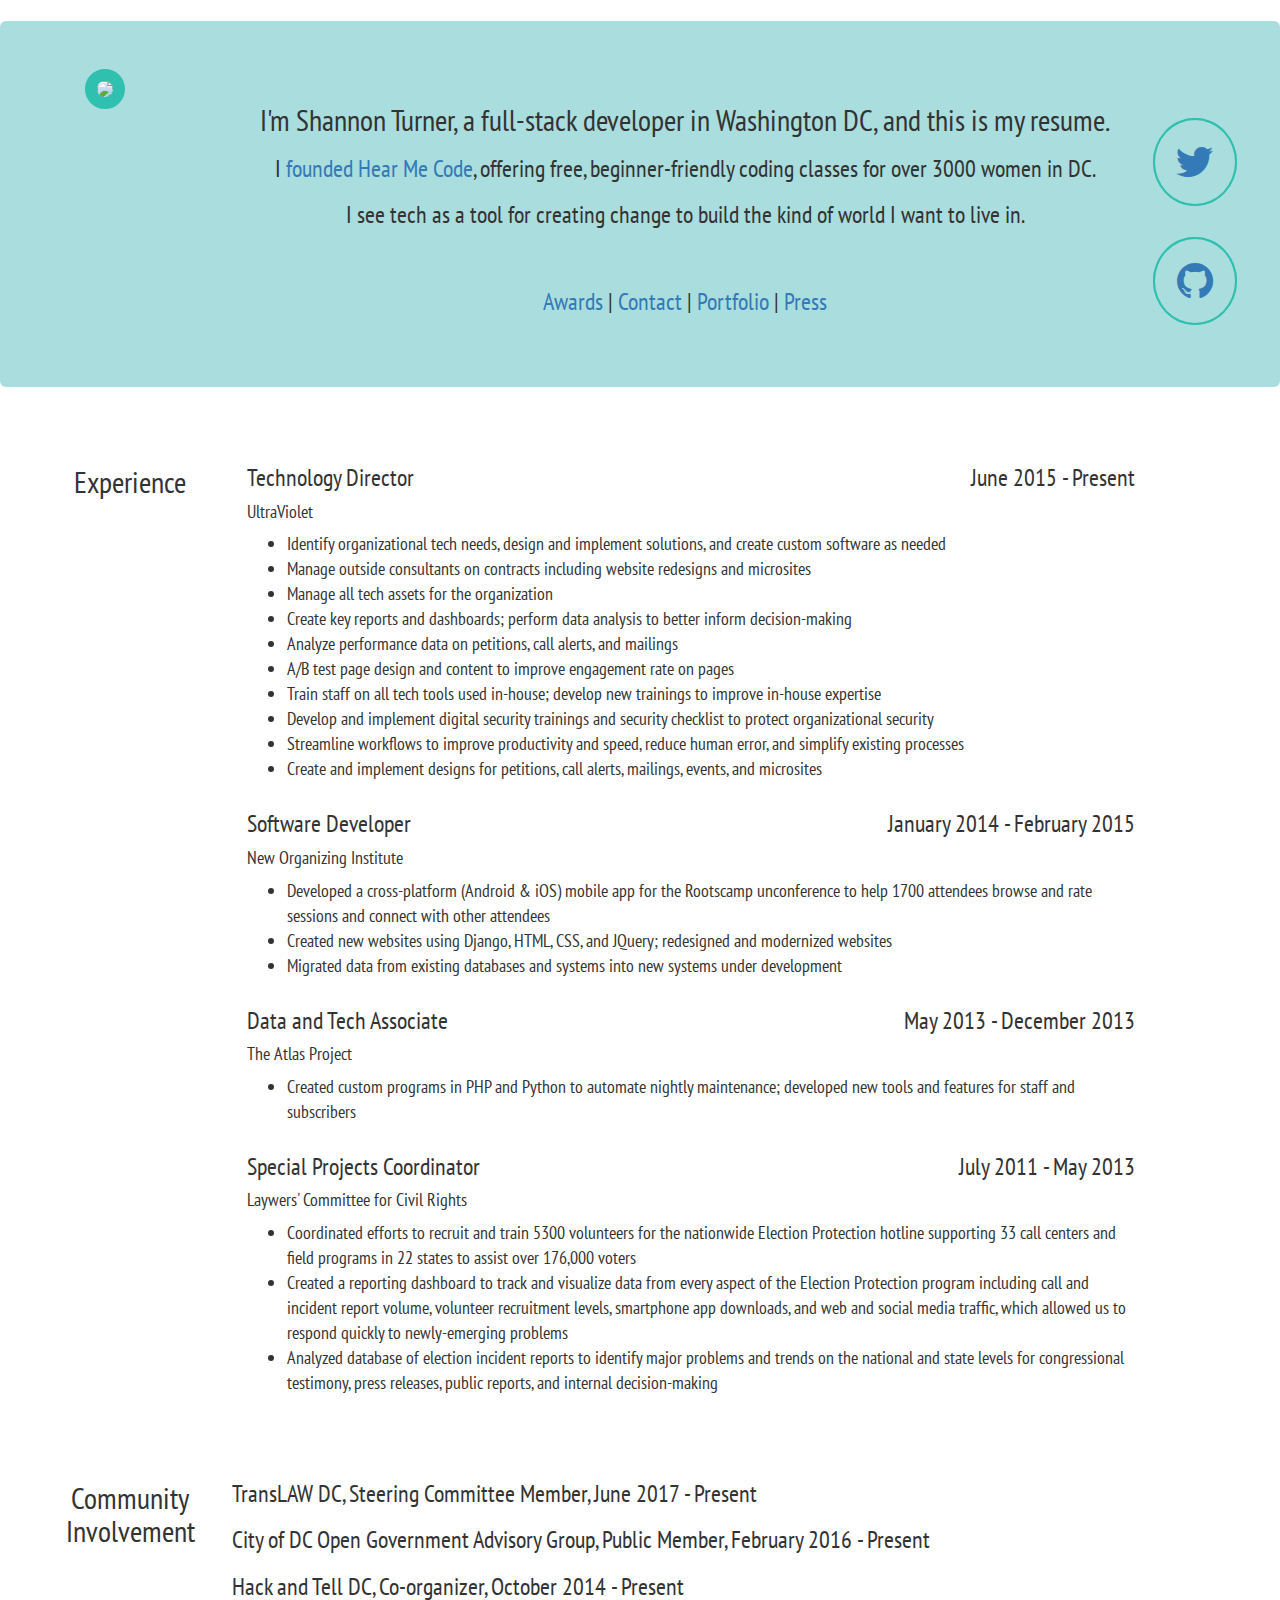
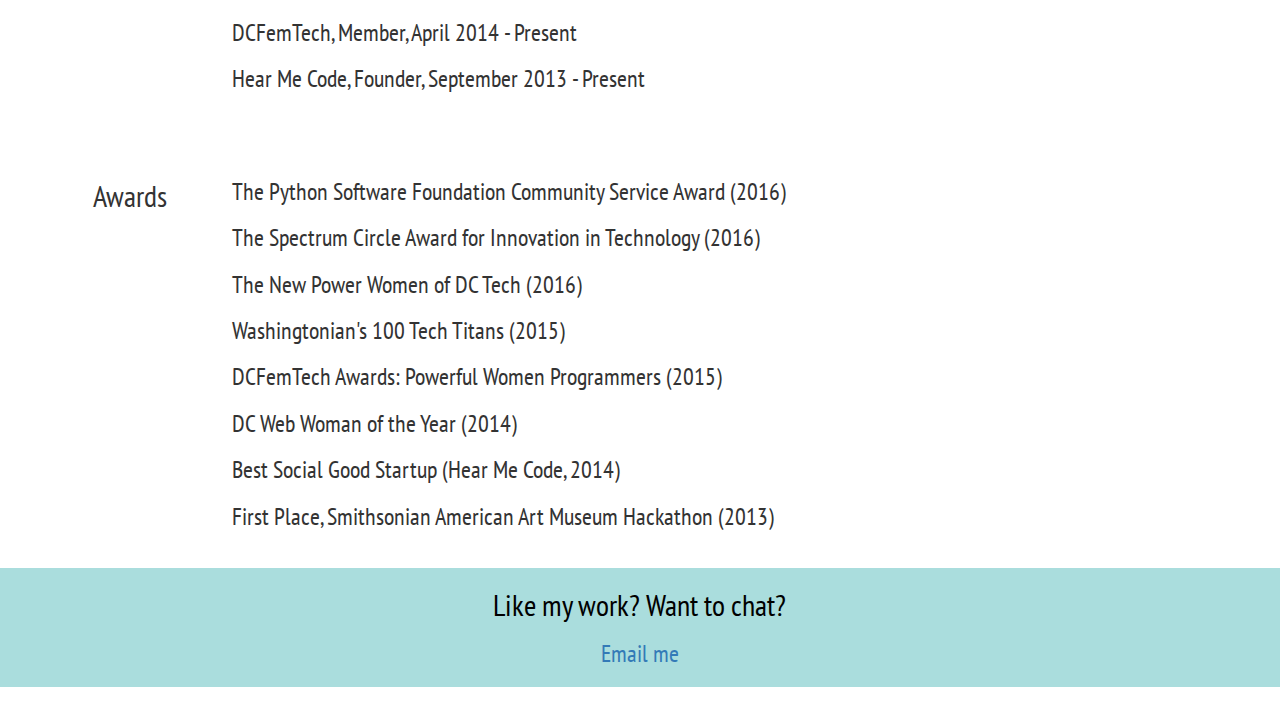
==== resume/index.html @ 105dbca9 "Added resume page, updated HMC to reflect 3000 members" ====
<!DOCTYPE html>

<html lang="en">
  <head>

    <title>shannonvturner.com</title>
    
    <meta charset="utf-8">
    <meta http-equiv="X-UA-Compatible" content="IE=edge">
    <meta name="viewport" content="width=device-width, initial-scale=1">
    <meta name="description" content="I'm Shannon Turner, a full-stack developer in Washington DC, and this is my portfolio. I founded Hear Me Code, offering free, beginner-friendly coding classes for over 3000 women in DC. I see tech as a tool for creating change to build the kind of world I want to live in.">

    <!-- Facebook -->
    <meta property="og:title" content="Shannon Turner's portfolio">
    <meta property="og:site_name" content="shannonvturner.com">
    <meta property="og:url" content="https://shannonvturner.com">
    <meta property="og:description" content="I'm Shannon Turner, a full-stack developer in Washington DC, and this is my portfolio. I founded Hear Me Code, offering free, beginner-friendly coding classes for over 3000 women in DC. I see tech as a tool for creating change to build the kind of world I want to live in.">
    <meta property="og:image" content="https://shannonvturner.com/images/hearmecode.jpg">
    <meta property="og:type" content="website">

    <!-- Twitter card -->
    <meta name="twitter:card" content="summary_large_image">
    <meta name="twitter:site" content="@svthmc">
    <meta name="twitter:creator" content="@svthmc">
    <meta name="twitter:title" content="Shannon Turner's portfolio">
    <meta name="twitter:description" content="I'm Shannon Turner, a full-stack developer in Washington DC, and this is my portfolio. I founded Hear Me Code, offering free, beginner-friendly coding classes for over 3000 women in DC. I see tech as a tool for creating change to build the kind of world I want to live in.">
    <meta name="twitter:image:src" content="https://shannonvturner.com/images/hearmecode.jpg">
    <meta name="twitter:url" content="https://shannonvturner.com">

    <link rel="icon" href="https://shannonvturner.com/favicon.ico">

    <!-- Bootstrap -->
    <link rel="stylesheet" href="https://maxcdn.bootstrapcdn.com/bootstrap/3.3.2/css/bootstrap.min.css">

    <!-- HTML5 Shim and Respond.js IE8 support of HTML5 elements and media queries -->
    <!-- WARNING: Respond.js doesn't work if you view the page via file:// -->
    <!--[if lt IE 9]>
      <script src="https://oss.maxcdn.com/libs/html5shiv/3.7.0/html5shiv.js"></script>
      <script src="https://oss.maxcdn.com/libs/respond.js/1.4.2/respond.min.js"></script>
    <![endif]-->

    <link href="https://maxcdn.bootstrapcdn.com/font-awesome/4.2.0/css/font-awesome.min.css" rel="stylesheet">
    <link href='https://fonts.googleapis.com/css?family=PT+Sans+Narrow' rel='stylesheet' type='text/css'>
    <link href="../css/shannonvturner.css" rel="stylesheet" type="text/css">

    <script>
      (function(i,s,o,g,r,a,m){i['GoogleAnalyticsObject']=r;i[r]=i[r]||function(){
      (i[r].q=i[r].q||[]).push(arguments)},i[r].l=1*new Date();a=s.createElement(o),
      m=s.getElementsByTagName(o)[0];a.async=1;a.src=g;m.parentNode.insertBefore(a,m)
      })(window,document,'script','//www.google-analytics.com/analytics.js','ga');

      ga('create', 'UA-49936574-1', 'shannonvturner.com');
      ga('send', 'pageview');
    </script>

  </head>

<body>

<a name="top"></a>

<div class="container-fluid">

  <div class="jumbotron teal-jumbo row header-row">

    <div class="col-lg-2 text-center" id="headshot">
      <img src="https://shannonvturner.com/images/ShannonTurner_md.png" class="img-circle img-circleborder headshot">
    </div>

    <div class="col-lg-9 text-center" id="bio">
      <h2>I'm Shannon Turner, a full-stack developer in Washington DC, and this is my resume.</h2>
        <h3>I <a href="https://hearmecode.com/about/" target="_blank">founded Hear Me Code</a>, offering free, beginner-friendly coding classes for over 3000 women in DC.</h3>
        <h3>I see tech as a tool for creating change to build the kind of world I want to live in.</h3>
        <h3 class="links-row"><a href="../#awards">Awards</a> | <a href="../#contact">Contact</a> | <a href="/">Portfolio</a> | <a href="../#press">Press</a></h3>
    </div>

    <div class="hidden-xs hidden-sm hidden-md col-lg-1 text-center" id="social-links">
        <div class="social-row">
          <span class="fa-stack fa-lg fa-3x">
            <a href="https://twitter.com/svthmc" target="_blank">
              <i class="fa fa-circle fa-stack-2x social-link"></i>
              <i class="fa fa-twitter fa-stack-1x teal-social social-link"></i>
            </a>
          </span>
        </div>
        <div class="social-row">
          <span class="fa-stack fa-lg fa-3x">
            <a href="https://github.com/shannonturner" target="_blank">
              <i class="fa fa-circle fa-stack-2x social-link"></i>
              <i class="fa fa-github fa-stack-1x teal-social social-link"></i>
            </a>
          </span>
        </div>
    </div>

  </div>

</div> <!-- / .container-fluid -->

<div class="container-fluid">
  <div class="row projects-row text-center">

    <div class="col-lg-2 heading">
      <h2>Experience</h2>
    </div>

    <div class="col-lg-9">
      <div class="row">

        <div class="col-lg-4 text-left">
          <h3>Technology Director</h3>
          <h4>UltraViolet</h4>
        </div>

        <div class="col-lg-4"> </div>

        <div class="col-lg-4 text-right">
          <h3>June 2015 - Present</h3>
        </div>

        <div class="col-lg-12 text-left">
          <ul class="resume-items">
          <li>Identify organizational tech needs, design and implement solutions, and create custom software as needed</li>
          <li>Manage outside consultants on contracts including website redesigns and microsites</li>
          <li>Manage all tech assets for the organization</li>
          <li>Create key reports and dashboards; perform data analysis to better inform decision-making</li>
          <li>Analyze performance data on petitions, call alerts, and mailings</li>
          <li>A/B test page design and content to improve engagement rate on pages</li>
          <li>Train staff on all tech tools used in-house; develop new trainings to improve in-house expertise</li>
          <li>Develop and implement digital security trainings and security checklist to protect organizational security</li>
          <li>Streamline workflows to improve productivity and speed, reduce human error, and simplify existing processes</li>
          <li>Create and implement designs for petitions, call alerts, mailings, events, and microsites</li>
          </ul>
        </div>

      </div> <!-- /div.row -->

      <div class="row">

        <div class="col-lg-4 text-left">
          <h3>Software Developer</h3>
          <h4>New Organizing Institute</h4>
        </div>

        <div class="col-lg-4"> </div>

        <div class="col-lg-4 text-right">
          <h3>January 2014 - February 2015</h3>
        </div>

        <div class="col-lg-12 text-left">
          <ul class="resume-items">
          <li>Developed a cross-platform (Android &amp; iOS) mobile app for the Rootscamp unconference to help 1700 attendees browse and rate sessions and connect with other attendees</li>
          <li>Created new websites using Django, HTML, CSS, and JQuery; redesigned and modernized websites</li>
          <li>Migrated data from existing databases and systems into new systems under development</li>
          </ul>
        </div>

      </div> <!-- /div.row -->

      <div class="row">

        <div class="col-lg-4 text-left">
          <h3>Data and Tech Associate</h3>
          <h4>The Atlas Project</h4>
        </div>

        <div class="col-lg-4"> </div>

        <div class="col-lg-4 text-right">
          <h3>May 2013 - December 2013</h3>
        </div>

        <div class="col-lg-12 text-left">
          <ul class="resume-items">
          <li>Created custom programs in PHP and Python to automate nightly maintenance; developed new tools and features for staff and subscribers</li>
          </ul>
        </div>

      </div> <!-- /div.row -->

      <div class="row">

        <div class="col-lg-4 text-left">
          <h3>Special Projects Coordinator</h3>
          <h4>Laywers' Committee for Civil Rights</h4>
        </div>

        <div class="col-lg-4"> </div>

        <div class="col-lg-4 text-right">
          <h3>July 2011 - May 2013</h3>
        </div>

        <div class="col-lg-12 text-left">
          <ul class="resume-items">
          <li>Coordinated efforts to recruit and train 5300 volunteers for the nationwide Election Protection hotline supporting 33 call centers and field programs in 22 states to assist over 176,000 voters</li>
          <li>Created a reporting dashboard to track and visualize data from every aspect of the Election Protection program including call and incident report volume, volunteer recruitment levels, smartphone app downloads, and web and social media traffic, which allowed us to respond quickly to newly-emerging problems</li>
          <li>Analyzed database of election incident reports to identify major problems and trends on the national and state levels for congressional testimony, press releases, public reports, and internal decision-making</li>
          </ul>
        </div>

      </div> <!-- /div.row -->

    </div> <!-- /.col-lg-9 -->

    <div class="col-lg-1"> </div>

  </div> <!-- / .row .projects-row -->

  <div class="row projects-row text-center">

    <div class="col-lg-2 heading">
      <h2>Community Involvement</h2>
    </div>

    <div class="col-lg-10">
      <div class="row text-left">

        <h3>TransLAW DC, Steering Committee Member, June 2017 - Present</h3>
        <h3>City of DC Open Government Advisory Group, Public Member, February 2016 - Present</h>
        <h3>Hack and Tell DC, Co-organizer, October 2014 - Present</h3>
        <h3>DCFemTech, Member, April 2014 - Present</h3>
        <h3>Hear Me Code, Founder, September 2013 - Present</h3>

      </div> <!-- /div.row -->
    </div> <!-- /.col-lg-10 -->

  </div> <!-- / .row .projects-row -->

  <div class="row projects-row text-center">

    <div class="col-lg-2 heading">
      <h2>Awards</h2>
    </div>

    <div class="col-lg-10">
      <div class="row text-left">

        <h3>The Python Software Foundation Community Service Award (2016)</h3>
        <h3>The Spectrum Circle Award for Innovation in Technology (2016)</h3>
        <h3>The New Power Women of DC Tech (2016)</h3>
        <h3>Washingtonian's 100 Tech Titans (2015)</h3>
        <h3>DCFemTech Awards: Powerful Women Programmers (2015)</h3>
        <h3>DC Web Woman of the Year (2014)</h3>
        <h3>Best Social Good Startup (Hear Me Code, 2014)</h3>
        <h3>First Place, Smithsonian American Art Museum Hackathon (2013)</h3>

      </div> <!-- /div.row -->
    </div> <!-- /.col-lg-10 -->

  </div> <!-- / .row .projects-row -->






</div> <!-- / .container-fluid -->

<div class="container-fluid row">
  <div class="row">
    <a name="contact"></a>
    <div class="col-lg-12 footer text-center">
      <div class="row" style="margin-bottom: 10px;">
        <div class="col-lg-1"> </div>
        <div class="col-lg-10">
          <h2>Like my work? Want to chat?</h2>
          <h3><a href="mailto:freelance@shannonvturner.com?subject=I%20saw%20your%20portfolio">Email me</a></h3>
          </h3>
        </div>
        <div class="col-lg-1"> </div>
      </div>
    </div><!-- / .col-lg-12 .footer .text-center -->
  </div> <!-- / .row -->
</div> <!-- / .container-fluid row -->

  <!-- jQuery (necessary for Bootstrap's JavaScript plugins) -->
  <script src="https://ajax.googleapis.com/ajax/libs/jquery/1.11.0/jquery.min.js"></script>
  <script src="https://maxcdn.bootstrapcdn.com/bootstrap/3.3.2/js/bootstrap.min.js"></script>

  </body>
</html>
---- css/shannonvturner.css ----
* {
    font-family: 'PT Sans Narrow', 'sans-serif';
}

.header-row {
    margin-top: 1.5em;
    height: 100%;
}

.projects-row {
    padding: 2em;
}

.links-row {
    margin-top: 2.5em;
}

.teal-line {
    /*border-color: #add;*/
    border-color: #30C0B0;
    width: 80%;
}

.thin {
    font-weight: 300;
}

.img-circleborder {
    border: solid 12px #30C0B0;
}

.headshot {
    max-width: 225px;
    height: auto;
    width: 100%;
}

#bio {
    padding: 1em 2em;
}

@media only screen and (min-width: 1280px) {
    #social-links {
        padding: 1em;
        right: 1.5em;
    }
}

.social-link {
    border: 2px solid #30C0B0;
    border-radius: 50%;
}

.teal-jumbo {
    background-color: #add;
    border-radius: 6px;
}

@media only screen and (max-width: 1400px) and (min-width: 1200px) {
    .teal-jumbo {
        padding-left: 0px !important;
        padding-right: 15px !important;
    }
}

.social-row {
    margin-top: 2.5em;
}

.teal-social {
    border-radius: 50%;
    background-color: #add;
}

.footer {
    background: #add;
    color: black;
    margin-bottom: 1.5em;
}

.portfolio-item a img {
    margin: auto;
}

.portfolio-item h4 {
    margin-bottom: 25px;
}

ul.resume-items li {
    font-size: 125%;
}
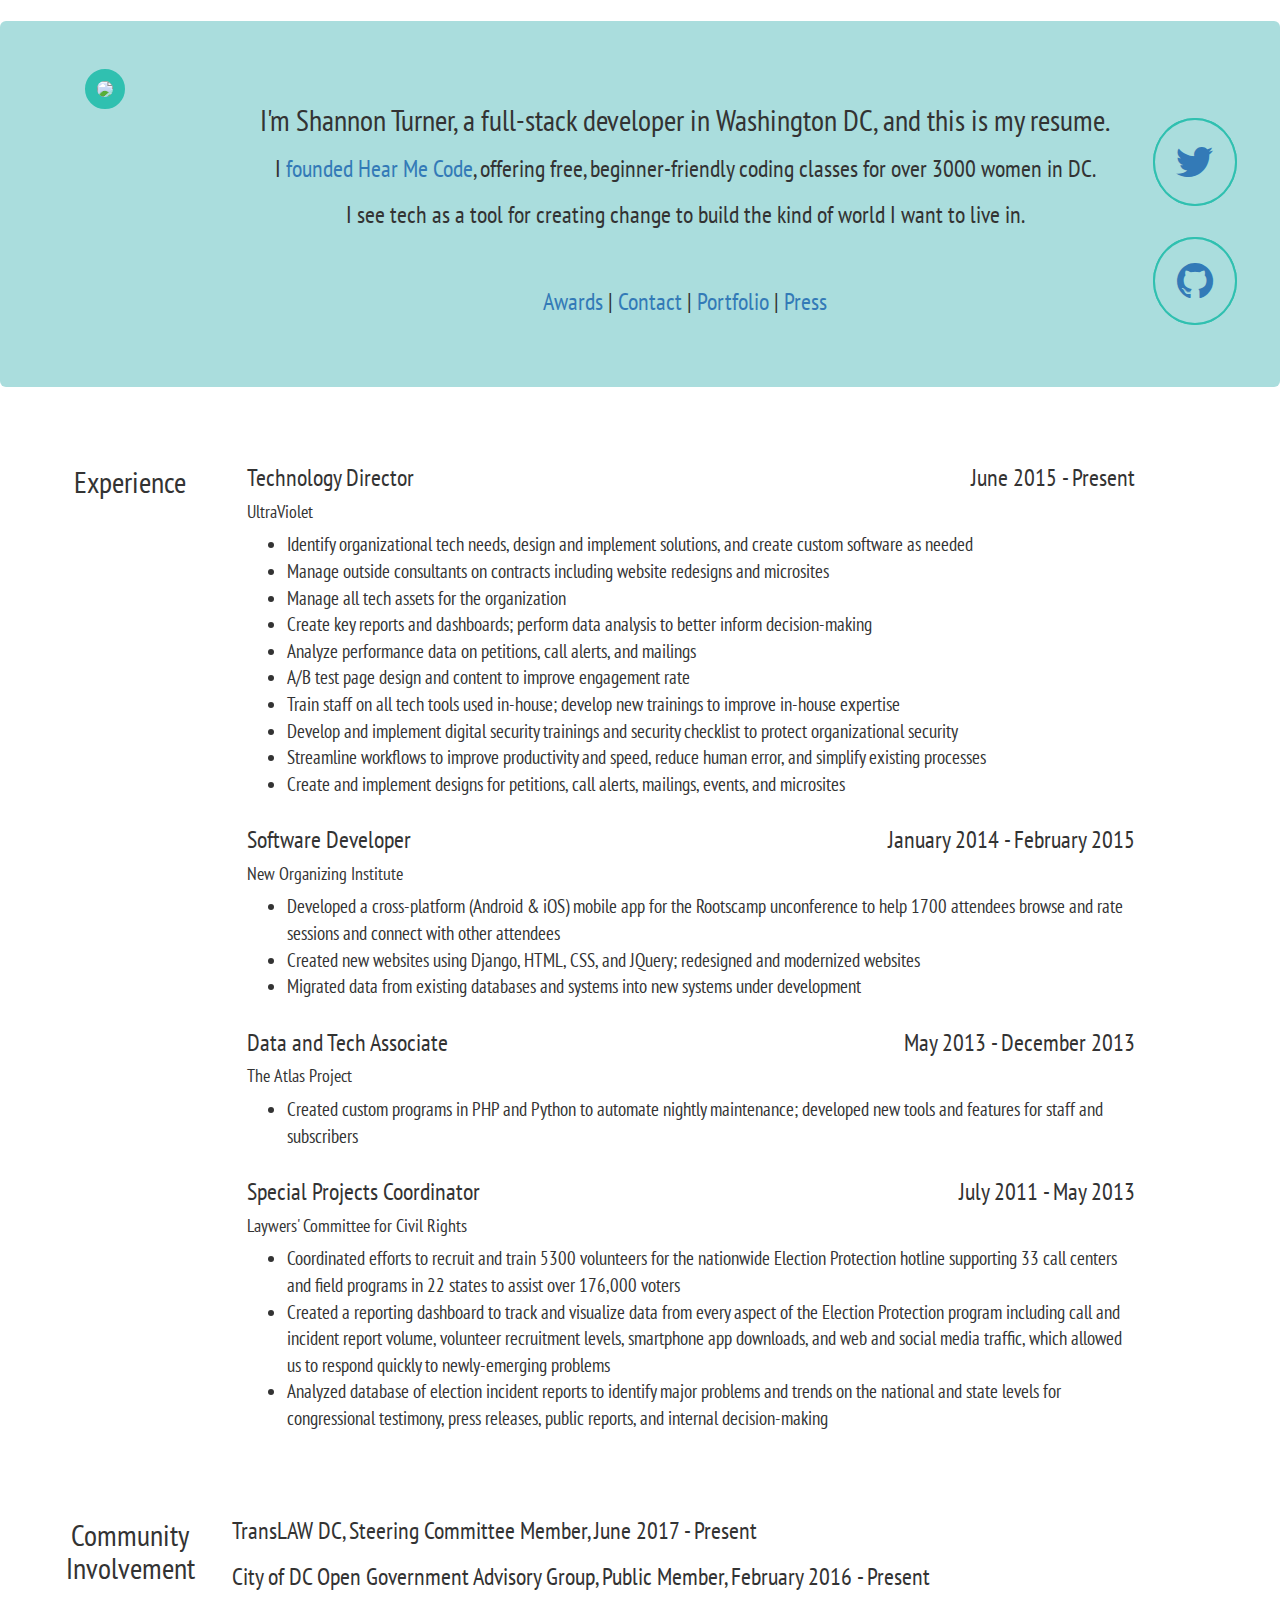
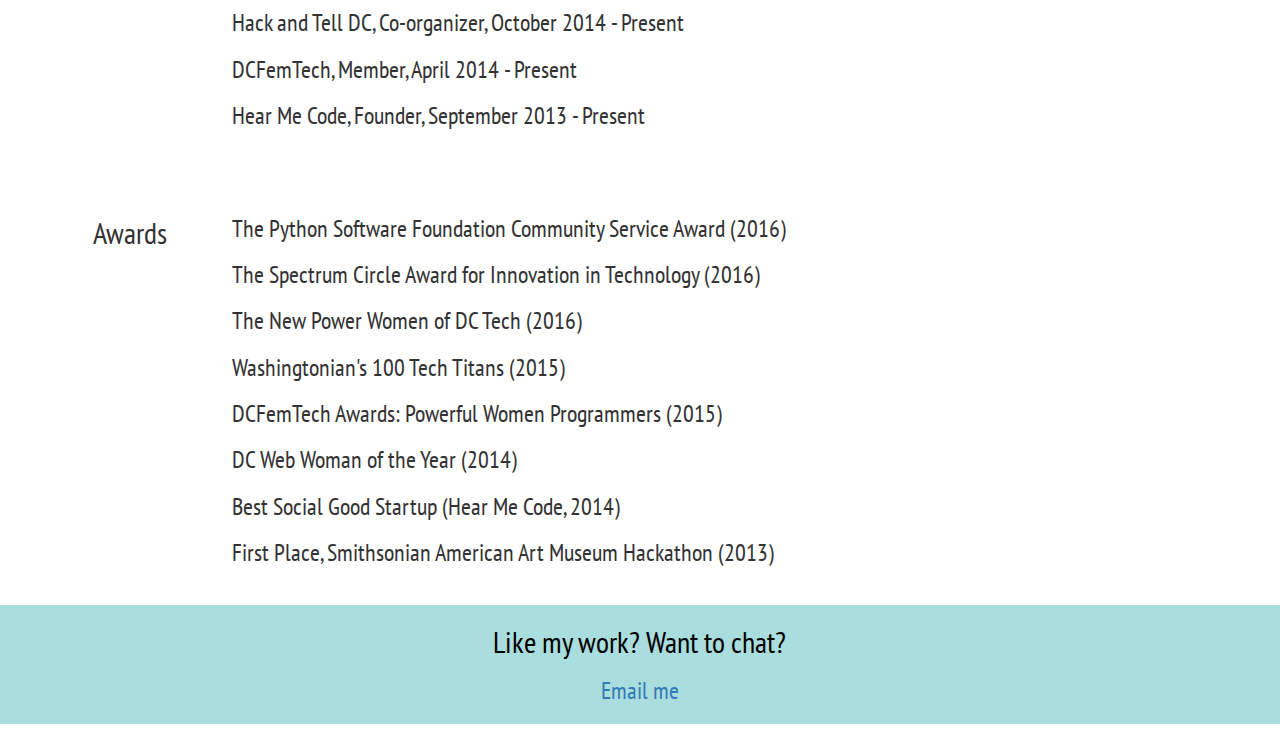
==== commit e4058d05: "Adjusted font size and edited resume" ====
--- a/resume/index.html
+++ b/resume/index.html
@@ -125,7 +125,7 @@
           <li>Manage all tech assets for the organization</li>
           <li>Create key reports and dashboards; perform data analysis to better inform decision-making</li>
           <li>Analyze performance data on petitions, call alerts, and mailings</li>
-          <li>A/B test page design and content to improve engagement rate on pages</li>
+          <li>A/B test page design and content to improve engagement rate</li>
           <li>Train staff on all tech tools used in-house; develop new trainings to improve in-house expertise</li>
           <li>Develop and implement digital security trainings and security checklist to protect organizational security</li>
           <li>Streamline workflows to improve productivity and speed, reduce human error, and simplify existing processes</li>
--- a/css/shannonvturner.css
+++ b/css/shannonvturner.css
@@ -87,5 +87,5 @@
 }
 
 ul.resume-items li {
-    font-size: 125%;
+    font-size: 133%;
 }
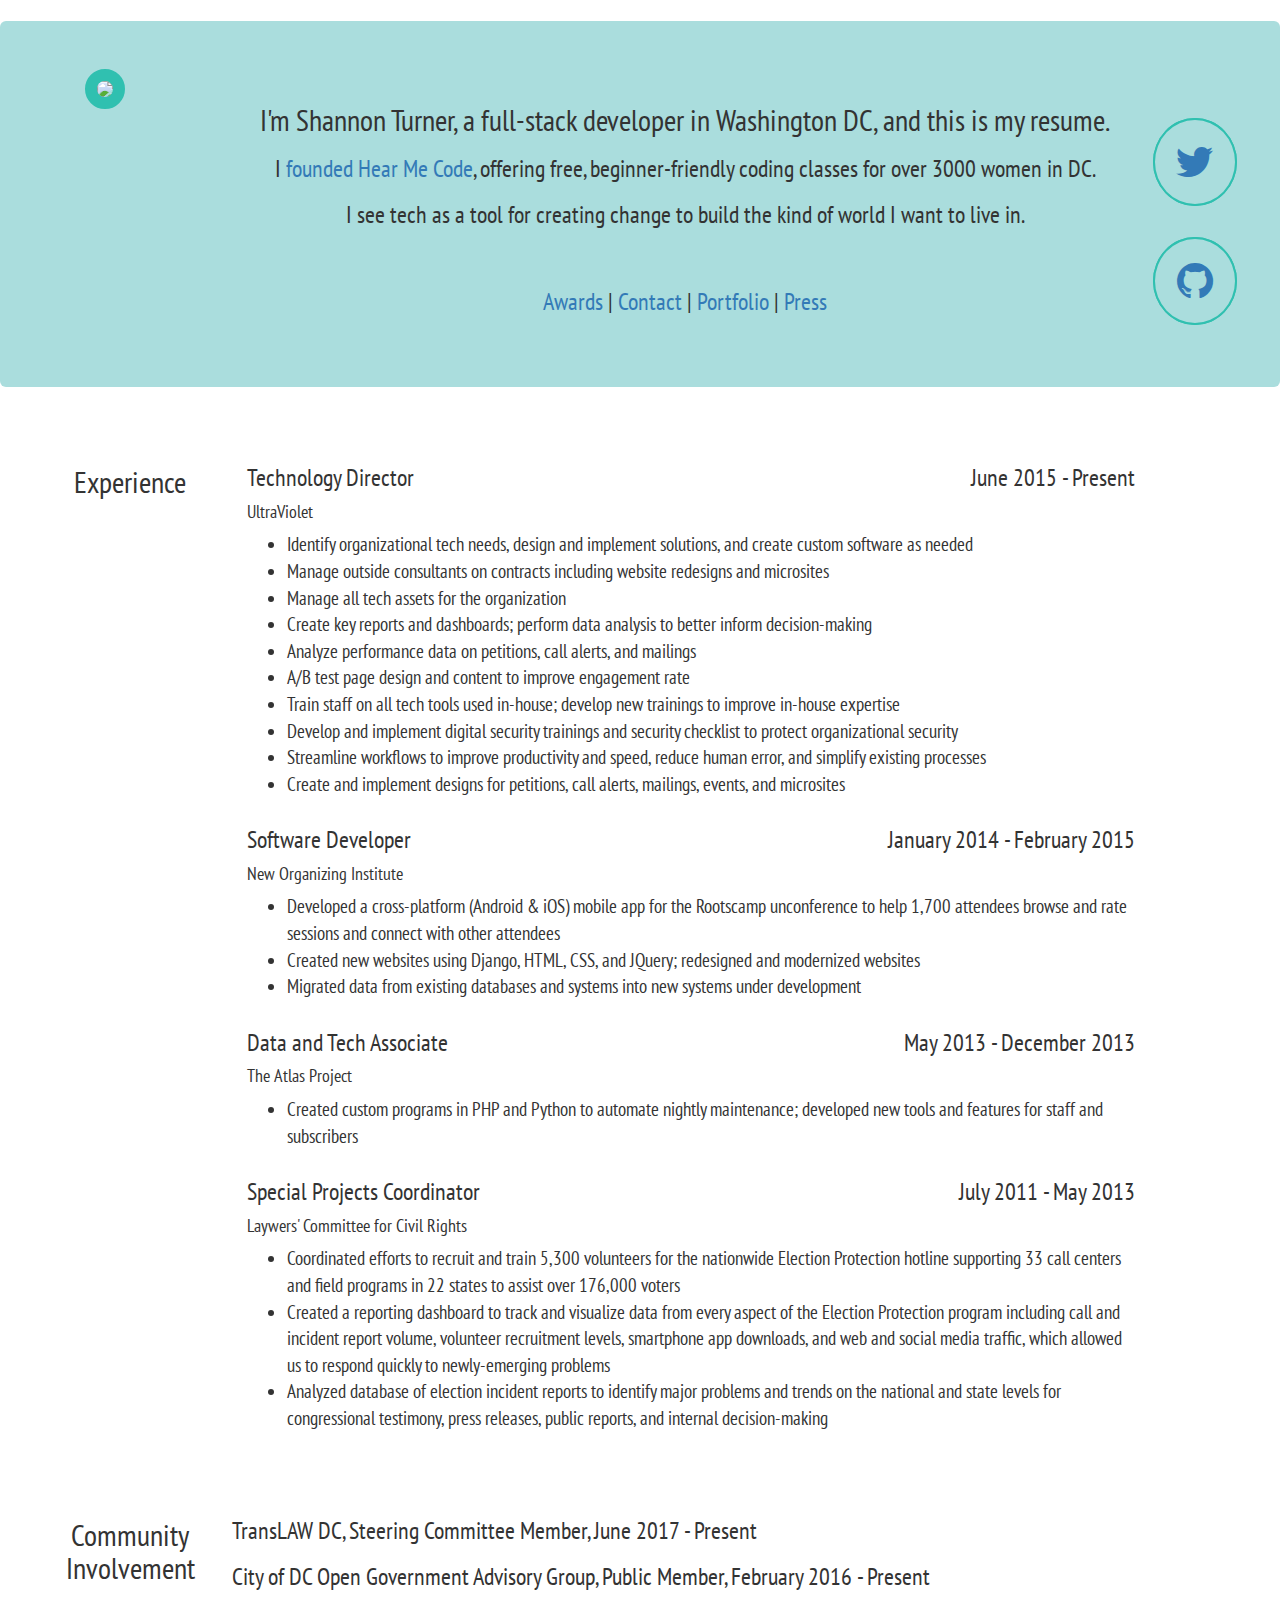
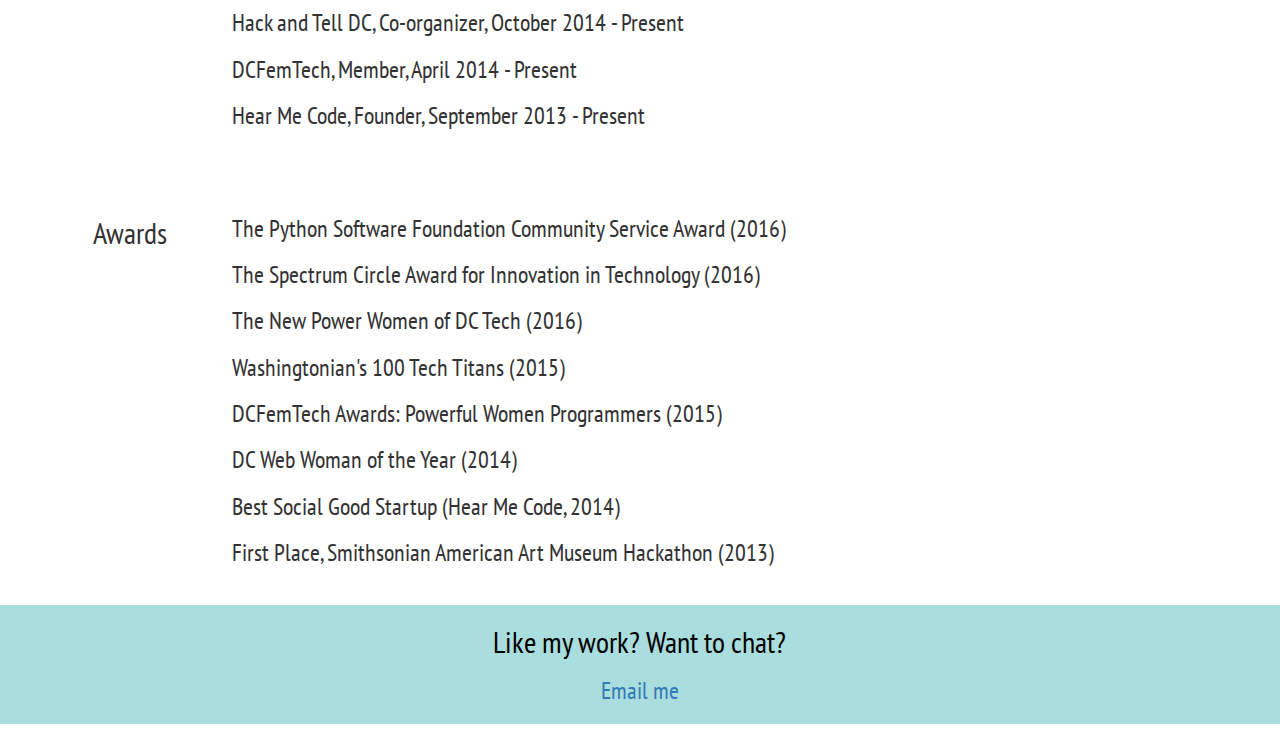
==== commit 3f0014ad: "Swapped out Art Games and replaced it with Metro Map Maker" ====
--- a/resume/index.html
+++ b/resume/index.html
@@ -64,7 +64,9 @@
   <div class="jumbotron teal-jumbo row header-row">
 
     <div class="col-lg-2 text-center" id="headshot">
-      <img src="https://shannonvturner.com/images/ShannonTurner_md.png" class="img-circle img-circleborder headshot">
+      <a href="https://shannonvturner.com/">
+        <img src="https://shannonvturner.com/images/ShannonTurner_md.png" class="img-circle img-circleborder headshot">
+      </a>
     </div>
 
     <div class="col-lg-9 text-center" id="bio">
@@ -150,7 +152,7 @@
 
         <div class="col-lg-12 text-left">
           <ul class="resume-items">
-          <li>Developed a cross-platform (Android &amp; iOS) mobile app for the Rootscamp unconference to help 1700 attendees browse and rate sessions and connect with other attendees</li>
+          <li>Developed a cross-platform (Android &amp; iOS) mobile app for the Rootscamp unconference to help 1,700 attendees browse and rate sessions and connect with other attendees</li>
           <li>Created new websites using Django, HTML, CSS, and JQuery; redesigned and modernized websites</li>
           <li>Migrated data from existing databases and systems into new systems under development</li>
           </ul>
@@ -194,7 +196,7 @@
 
         <div class="col-lg-12 text-left">
           <ul class="resume-items">
-          <li>Coordinated efforts to recruit and train 5300 volunteers for the nationwide Election Protection hotline supporting 33 call centers and field programs in 22 states to assist over 176,000 voters</li>
+          <li>Coordinated efforts to recruit and train 5,300 volunteers for the nationwide Election Protection hotline supporting 33 call centers and field programs in 22 states to assist over 176,000 voters</li>
           <li>Created a reporting dashboard to track and visualize data from every aspect of the Election Protection program including call and incident report volume, volunteer recruitment levels, smartphone app downloads, and web and social media traffic, which allowed us to respond quickly to newly-emerging problems</li>
           <li>Analyzed database of election incident reports to identify major problems and trends on the national and state levels for congressional testimony, press releases, public reports, and internal decision-making</li>
           </ul>
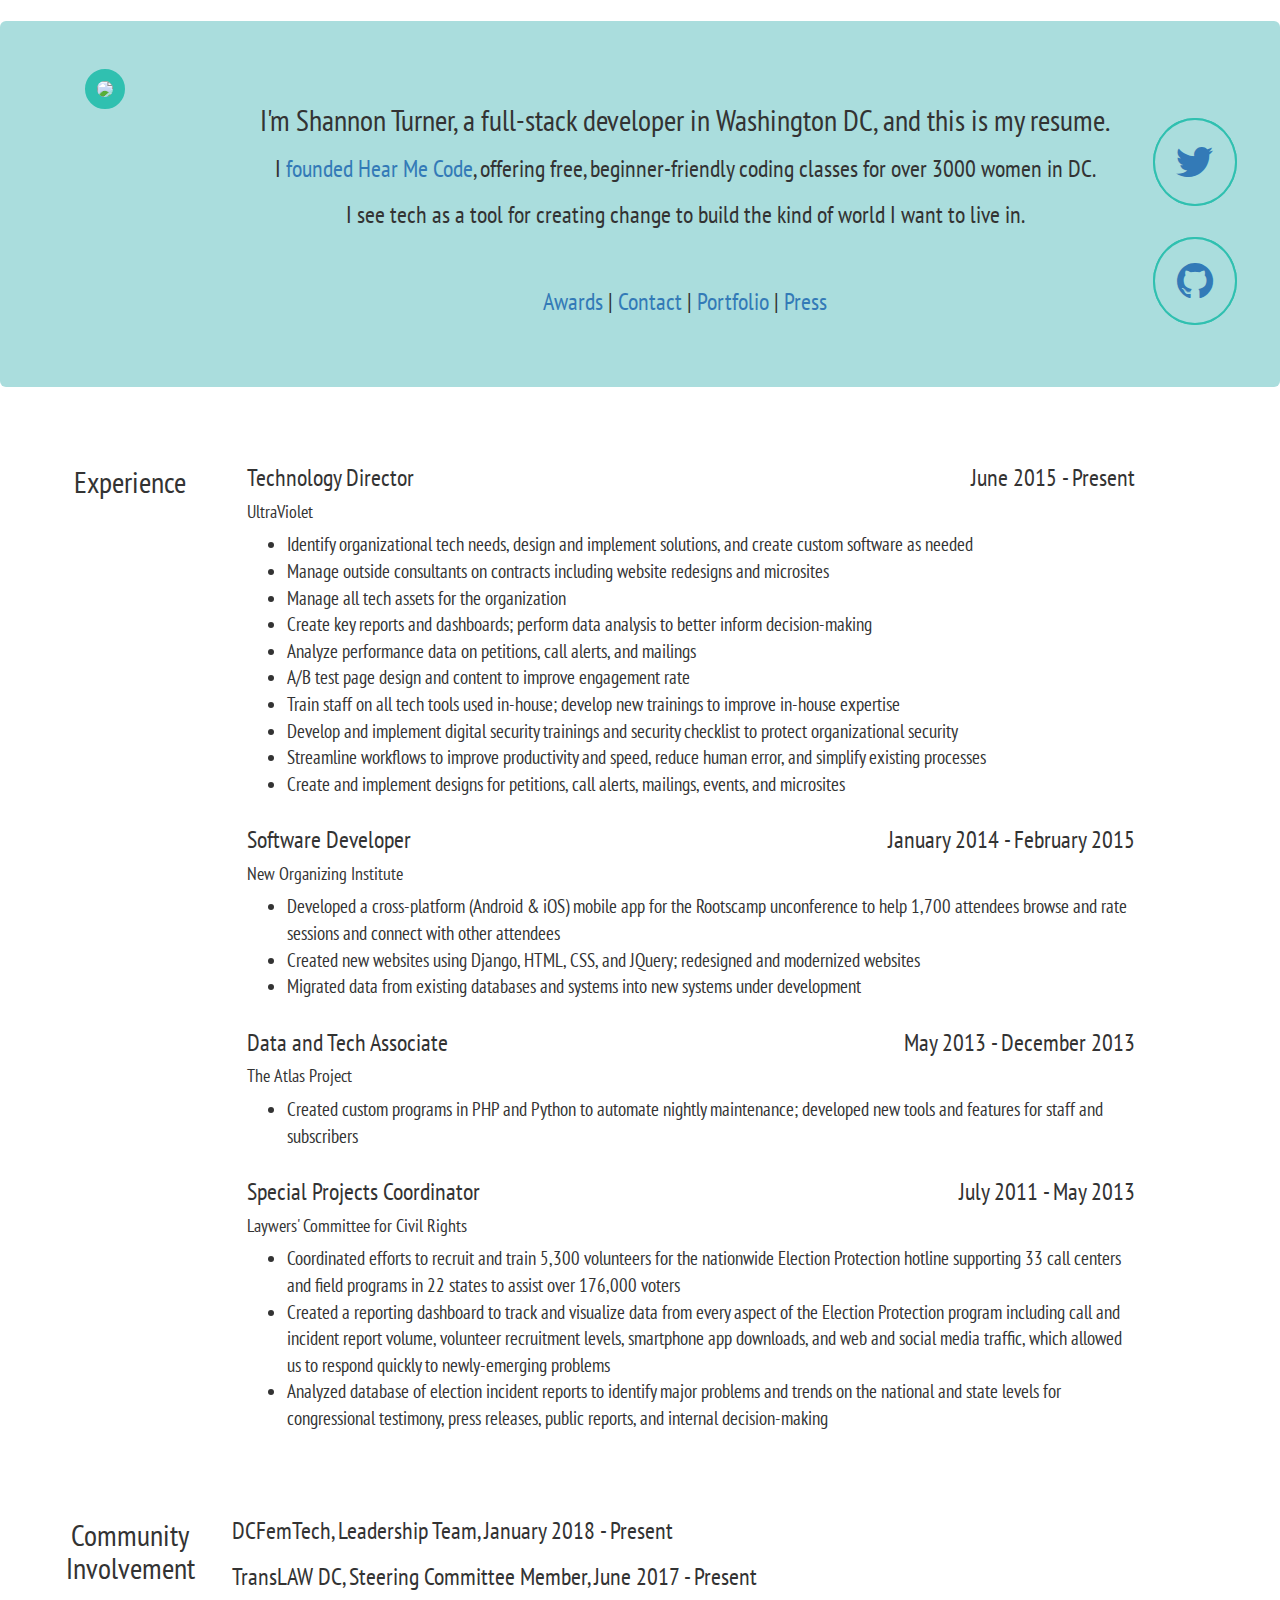
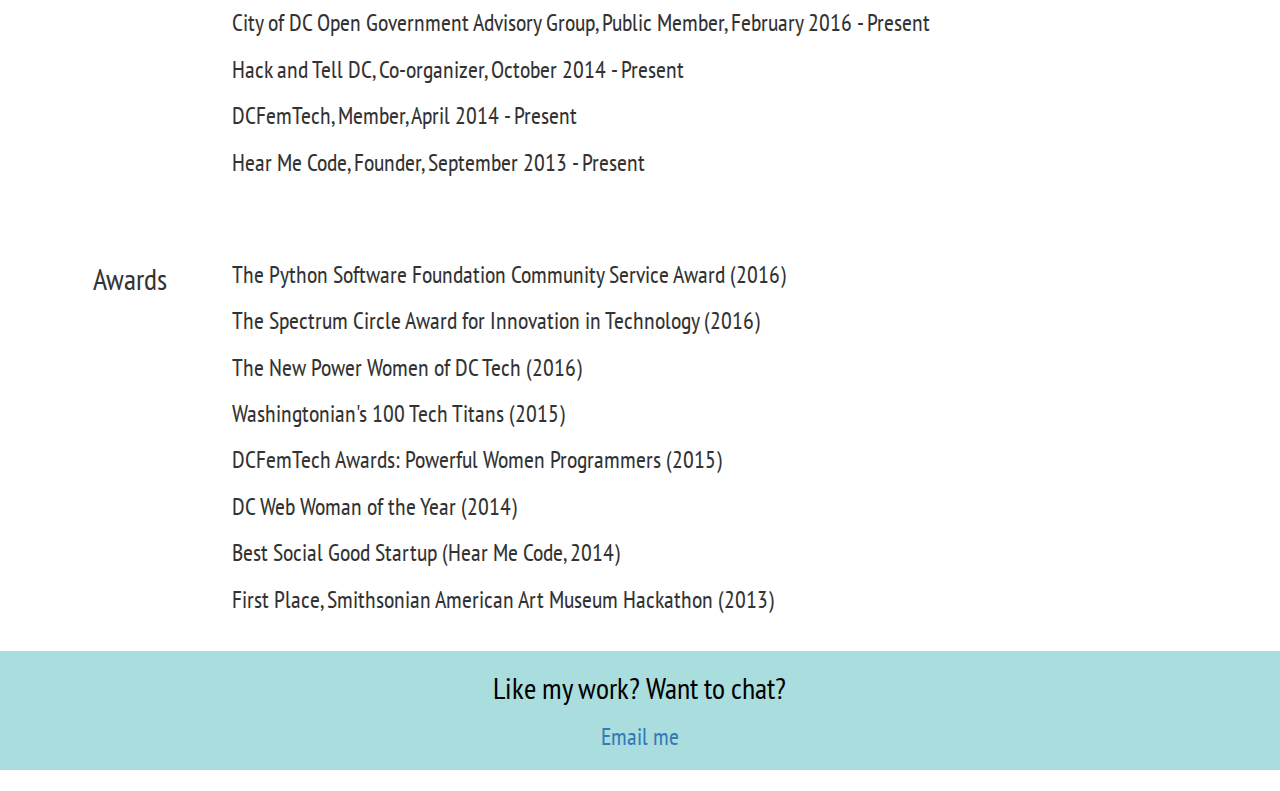
==== commit 5d379237: "Added DCFemtech leadership to resume" ====
--- a/resume/index.html
+++ b/resume/index.html
@@ -65,7 +65,7 @@
 
     <div class="col-lg-2 text-center" id="headshot">
       <a href="https://shannonvturner.com/">
-        <img src="https://shannonvturner.com/images/ShannonTurner_md.png" class="img-circle img-circleborder headshot">
+        <img src="https://shannonvturner.com/images/ShannonTurner-4c.jpg" class="img-circle img-circleborder headshot">
       </a>
     </div>
 
@@ -219,6 +219,7 @@
     <div class="col-lg-10">
       <div class="row text-left">
 
+        <h3>DCFemTech, Leadership Team, January 2018 - Present</h3>
         <h3>TransLAW DC, Steering Committee Member, June 2017 - Present</h3>
         <h3>City of DC Open Government Advisory Group, Public Member, February 2016 - Present</h>
         <h3>Hack and Tell DC, Co-organizer, October 2014 - Present</h3>
@@ -252,11 +253,6 @@
     </div> <!-- /.col-lg-10 -->
 
   </div> <!-- / .row .projects-row -->
-
-
-
-
-
 
 </div> <!-- / .container-fluid -->
 
@@ -277,9 +273,5 @@
   </div> <!-- / .row -->
 </div> <!-- / .container-fluid row -->
 
-  <!-- jQuery (necessary for Bootstrap's JavaScript plugins) -->
-  <script src="https://ajax.googleapis.com/ajax/libs/jquery/1.11.0/jquery.min.js"></script>
-  <script src="https://maxcdn.bootstrapcdn.com/bootstrap/3.3.2/js/bootstrap.min.js"></script>
-
   </body>
 </html>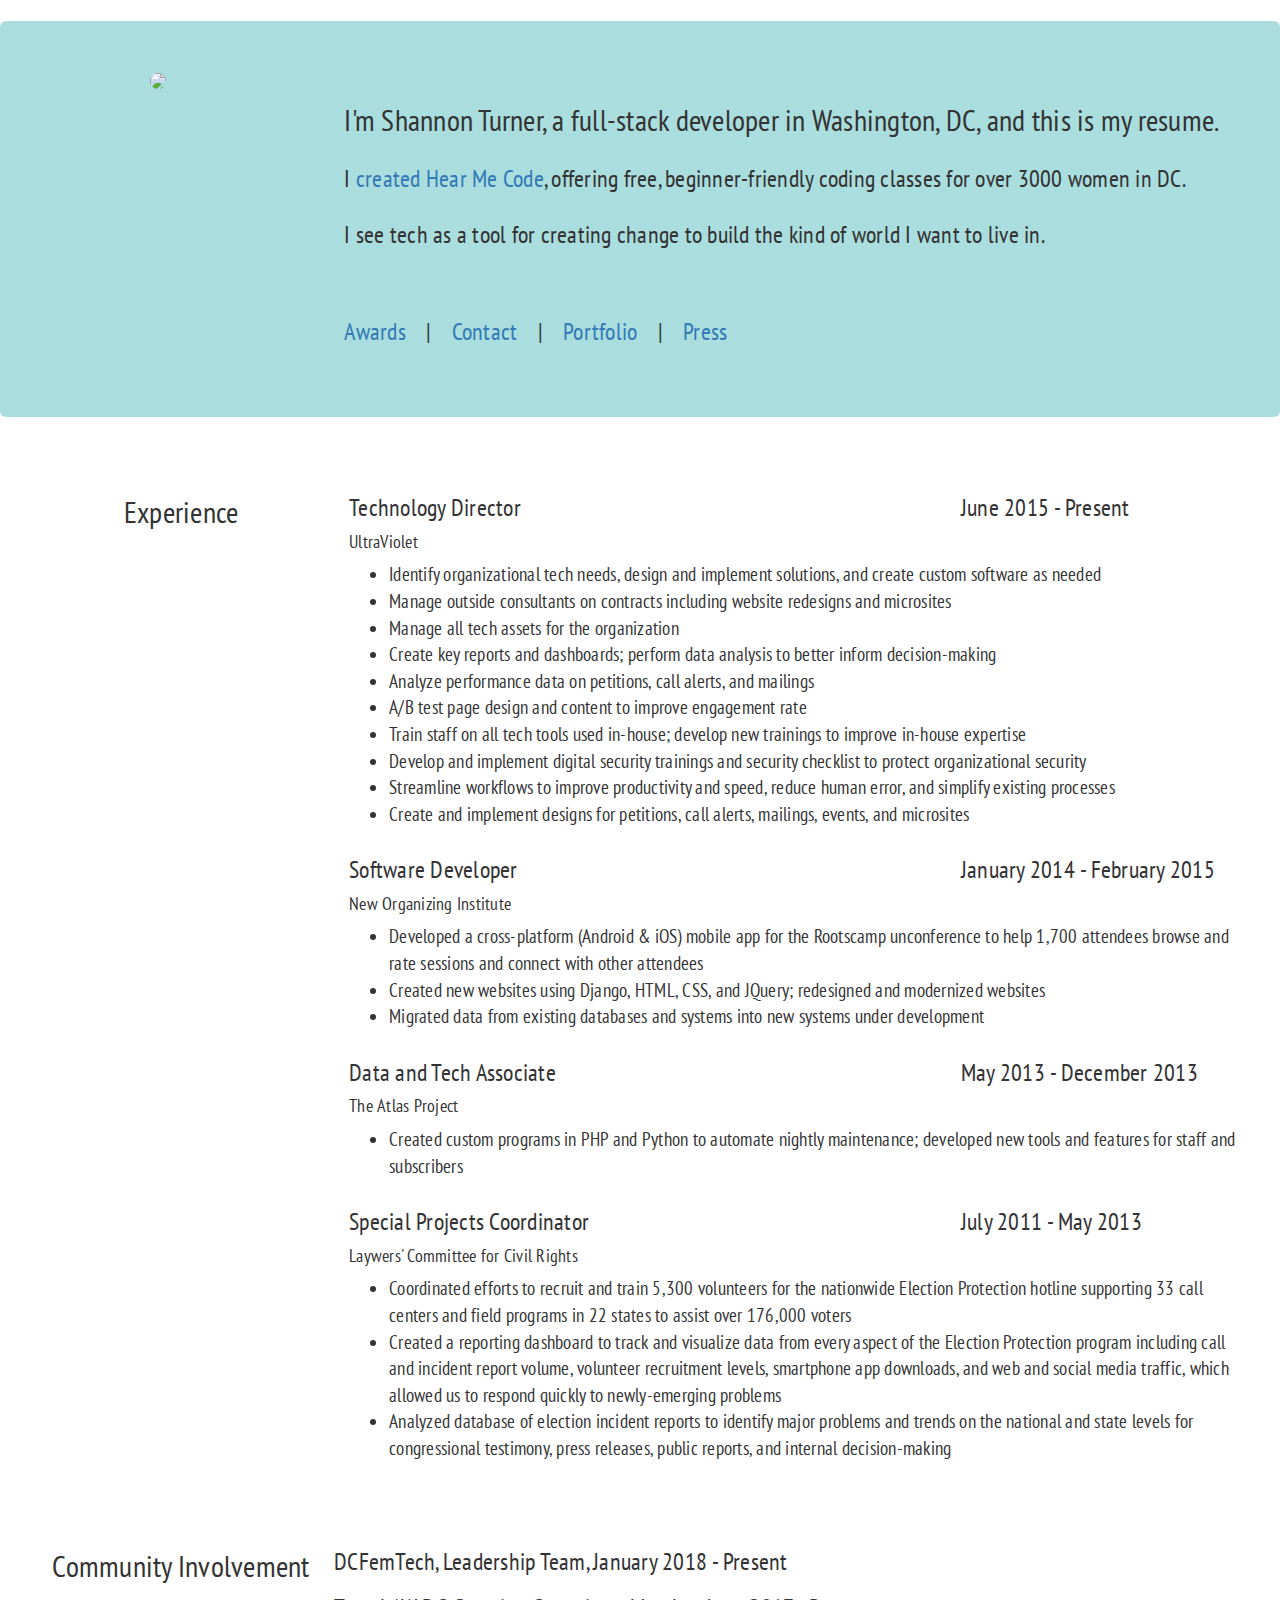
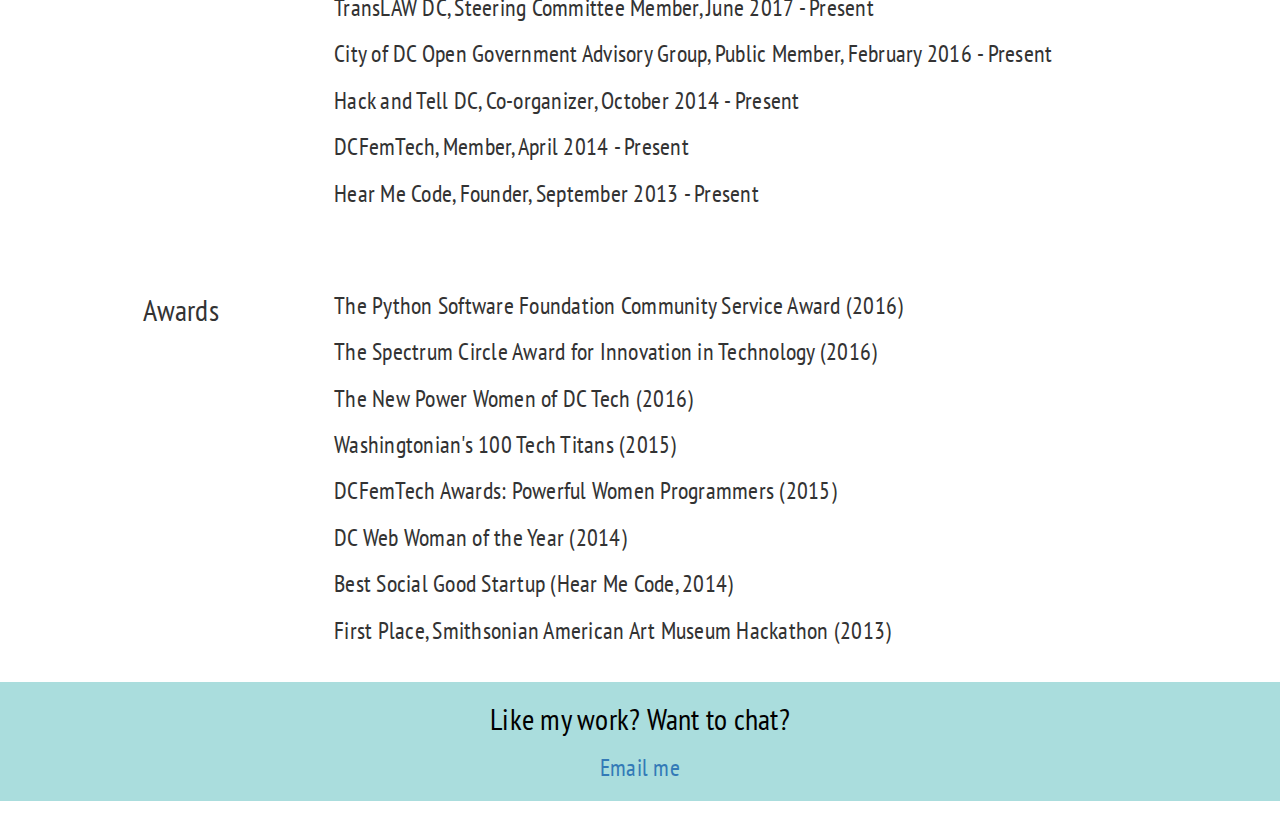
==== commit b93487f6: "Design improvements to header - removed teal circle around headshot, removed github and twitter link" ====
--- a/resume/index.html
+++ b/resume/index.html
@@ -8,13 +8,13 @@
     <meta charset="utf-8">
     <meta http-equiv="X-UA-Compatible" content="IE=edge">
     <meta name="viewport" content="width=device-width, initial-scale=1">
-    <meta name="description" content="I'm Shannon Turner, a full-stack developer in Washington DC, and this is my portfolio. I founded Hear Me Code, offering free, beginner-friendly coding classes for over 3000 women in DC. I see tech as a tool for creating change to build the kind of world I want to live in.">
+    <meta name="description" content="I'm Shannon Turner, a full-stack developer in Washington DC. I founded Hear Me Code, offering free, beginner-friendly coding classes for over 3000 women in DC. I see tech as a tool for creating change to build the kind of world I want to live in.">
 
     <!-- Facebook -->
     <meta property="og:title" content="Shannon Turner's portfolio">
     <meta property="og:site_name" content="shannonvturner.com">
     <meta property="og:url" content="https://shannonvturner.com">
-    <meta property="og:description" content="I'm Shannon Turner, a full-stack developer in Washington DC, and this is my portfolio. I founded Hear Me Code, offering free, beginner-friendly coding classes for over 3000 women in DC. I see tech as a tool for creating change to build the kind of world I want to live in.">
+    <meta property="og:description" content="I'm Shannon Turner, a full-stack developer in Washington DC. I founded Hear Me Code, offering free, beginner-friendly coding classes for over 3000 women in DC. I see tech as a tool for creating change to build the kind of world I want to live in.">
     <meta property="og:image" content="https://shannonvturner.com/images/hearmecode.jpg">
     <meta property="og:type" content="website">
 
@@ -23,14 +23,14 @@
     <meta name="twitter:site" content="@svthmc">
     <meta name="twitter:creator" content="@svthmc">
     <meta name="twitter:title" content="Shannon Turner's portfolio">
-    <meta name="twitter:description" content="I'm Shannon Turner, a full-stack developer in Washington DC, and this is my portfolio. I founded Hear Me Code, offering free, beginner-friendly coding classes for over 3000 women in DC. I see tech as a tool for creating change to build the kind of world I want to live in.">
+    <meta name="twitter:description" content="I'm Shannon Turner, a full-stack developer in Washington DC. I founded Hear Me Code, offering free, beginner-friendly coding classes for over 3000 women in DC. I see tech as a tool for creating change to build the kind of world I want to live in.">
     <meta name="twitter:image:src" content="https://shannonvturner.com/images/hearmecode.jpg">
     <meta name="twitter:url" content="https://shannonvturner.com">
 
     <link rel="icon" href="https://shannonvturner.com/favicon.ico">
 
     <!-- Bootstrap -->
-    <link rel="stylesheet" href="https://maxcdn.bootstrapcdn.com/bootstrap/3.3.2/css/bootstrap.min.css">
+    <link rel="stylesheet" href="https://maxcdn.bootstrapcdn.com/bootstrap/3.3.7/css/bootstrap.min.css" integrity="sha384-BVYiiSIFeK1dGmJRAkycuHAHRg32OmUcww7on3RYdg4Va+PmSTsz/K68vbdEjh4u" crossorigin="anonymous">
 
     <!-- HTML5 Shim and Respond.js IE8 support of HTML5 elements and media queries -->
     <!-- WARNING: Respond.js doesn't work if you view the page via file:// -->
@@ -39,9 +39,8 @@
       <script src="https://oss.maxcdn.com/libs/respond.js/1.4.2/respond.min.js"></script>
     <![endif]-->
 
-    <link href="https://maxcdn.bootstrapcdn.com/font-awesome/4.2.0/css/font-awesome.min.css" rel="stylesheet">
     <link href='https://fonts.googleapis.com/css?family=PT+Sans+Narrow' rel='stylesheet' type='text/css'>
-    <link href="../css/shannonvturner.css" rel="stylesheet" type="text/css">
+    <link href="../css/shannonvturner.css?version=20180409" rel="stylesheet" type="text/css">
 
     <script>
       (function(i,s,o,g,r,a,m){i['GoogleAnalyticsObject']=r;i[r]=i[r]||function(){
@@ -63,36 +62,17 @@
 
   <div class="jumbotron teal-jumbo row header-row">
 
-    <div class="col-lg-2 text-center" id="headshot">
+    <div class="col-md-3 text-center" id="headshot">
       <a href="https://shannonvturner.com/">
-        <img src="https://shannonvturner.com/images/ShannonTurner-4c.jpg" class="img-circle img-circleborder headshot">
+        <img src="https://shannonvturner.com/images/ShannonTurner-4c.jpg" class="img-circle headshot">
       </a>
     </div>
 
-    <div class="col-lg-9 text-center" id="bio">
-      <h2>I'm Shannon Turner, a full-stack developer in Washington DC, and this is my resume.</h2>
-        <h3>I <a href="https://hearmecode.com/about/" target="_blank">founded Hear Me Code</a>, offering free, beginner-friendly coding classes for over 3000 women in DC.</h3>
+    <div class="col-md-9" id="bio">
+      <h2>I'm Shannon Turner, a full-stack developer in Washington, DC, and this is my resume.</h2>
+        <h3>I <a href="https://hearmecode.com/about/" target="_blank">created Hear Me Code</a>, offering free, beginner-friendly coding classes for over 3000 women in DC.</h3>
         <h3>I see tech as a tool for creating change to build the kind of world I want to live in.</h3>
-        <h3 class="links-row"><a href="../#awards">Awards</a> | <a href="../#contact">Contact</a> | <a href="/">Portfolio</a> | <a href="../#press">Press</a></h3>
-    </div>
-
-    <div class="hidden-xs hidden-sm hidden-md col-lg-1 text-center" id="social-links">
-        <div class="social-row">
-          <span class="fa-stack fa-lg fa-3x">
-            <a href="https://twitter.com/svthmc" target="_blank">
-              <i class="fa fa-circle fa-stack-2x social-link"></i>
-              <i class="fa fa-twitter fa-stack-1x teal-social social-link"></i>
-            </a>
-          </span>
-        </div>
-        <div class="social-row">
-          <span class="fa-stack fa-lg fa-3x">
-            <a href="https://github.com/shannonturner" target="_blank">
-              <i class="fa fa-circle fa-stack-2x social-link"></i>
-              <i class="fa fa-github fa-stack-1x teal-social social-link"></i>
-            </a>
-          </span>
-        </div>
+        <h3 class="links-row"><a href="../#awards">Awards</a> | <a href="mailto:hello@shannonvturner.com?subject=I%20saw%20your%20portfolio">Contact</a> | <a href="/">Portfolio</a> | <a href="../#press">Press</a></h3>
     </div>
 
   </div>
@@ -102,25 +82,25 @@
 <div class="container-fluid">
   <div class="row projects-row text-center">
 
-    <div class="col-lg-2 heading">
+    <div class="col-md-3 heading">
       <h2>Experience</h2>
     </div>
 
-    <div class="col-lg-9">
-      <div class="row">
-
-        <div class="col-lg-4 text-left">
+    <div class="col-md-9">
+      <div class="row">
+
+        <div class="col-md-4 text-left">
           <h3>Technology Director</h3>
           <h4>UltraViolet</h4>
         </div>
 
-        <div class="col-lg-4"> </div>
-
-        <div class="col-lg-4 text-right">
+        <div class="col-md-4"> </div>
+
+        <div class="col-md-4 text-left">
           <h3>June 2015 - Present</h3>
         </div>
 
-        <div class="col-lg-12 text-left">
+        <div class="col-md-12 text-left">
           <ul class="resume-items">
           <li>Identify organizational tech needs, design and implement solutions, and create custom software as needed</li>
           <li>Manage outside consultants on contracts including website redesigns and microsites</li>
@@ -139,18 +119,18 @@
 
       <div class="row">
 
-        <div class="col-lg-4 text-left">
+        <div class="col-md-4 text-left">
           <h3>Software Developer</h3>
           <h4>New Organizing Institute</h4>
         </div>
 
-        <div class="col-lg-4"> </div>
-
-        <div class="col-lg-4 text-right">
+        <div class="col-md-4"> </div>
+
+        <div class="col-md-4 text-left">
           <h3>January 2014 - February 2015</h3>
         </div>
 
-        <div class="col-lg-12 text-left">
+        <div class="col-md-12 text-left">
           <ul class="resume-items">
           <li>Developed a cross-platform (Android &amp; iOS) mobile app for the Rootscamp unconference to help 1,700 attendees browse and rate sessions and connect with other attendees</li>
           <li>Created new websites using Django, HTML, CSS, and JQuery; redesigned and modernized websites</li>
@@ -162,18 +142,18 @@
 
       <div class="row">
 
-        <div class="col-lg-4 text-left">
+        <div class="col-md-4 text-left">
           <h3>Data and Tech Associate</h3>
           <h4>The Atlas Project</h4>
         </div>
 
-        <div class="col-lg-4"> </div>
-
-        <div class="col-lg-4 text-right">
+        <div class="col-md-4"> </div>
+
+        <div class="col-md-4 text-left">
           <h3>May 2013 - December 2013</h3>
         </div>
 
-        <div class="col-lg-12 text-left">
+        <div class="col-md-12 text-left">
           <ul class="resume-items">
           <li>Created custom programs in PHP and Python to automate nightly maintenance; developed new tools and features for staff and subscribers</li>
           </ul>
@@ -183,18 +163,18 @@
 
       <div class="row">
 
-        <div class="col-lg-4 text-left">
+        <div class="col-md-4 text-left">
           <h3>Special Projects Coordinator</h3>
           <h4>Laywers' Committee for Civil Rights</h4>
         </div>
 
-        <div class="col-lg-4"> </div>
-
-        <div class="col-lg-4 text-right">
+        <div class="col-md-4"> </div>
+
+        <div class="col-md-4 text-left">
           <h3>July 2011 - May 2013</h3>
         </div>
 
-        <div class="col-lg-12 text-left">
+        <div class="col-md-12 text-left">
           <ul class="resume-items">
           <li>Coordinated efforts to recruit and train 5,300 volunteers for the nationwide Election Protection hotline supporting 33 call centers and field programs in 22 states to assist over 176,000 voters</li>
           <li>Created a reporting dashboard to track and visualize data from every aspect of the Election Protection program including call and incident report volume, volunteer recruitment levels, smartphone app downloads, and web and social media traffic, which allowed us to respond quickly to newly-emerging problems</li>
@@ -204,19 +184,19 @@
 
       </div> <!-- /div.row -->
 
-    </div> <!-- /.col-lg-9 -->
-
-    <div class="col-lg-1"> </div>
+    </div> <!-- /.col-md-9 -->
+
+    <div class="col-md-1"> </div>
 
   </div> <!-- / .row .projects-row -->
 
   <div class="row projects-row text-center">
 
-    <div class="col-lg-2 heading">
+    <div class="col-md-3 heading">
       <h2>Community Involvement</h2>
     </div>
 
-    <div class="col-lg-10">
+    <div class="col-md-9">
       <div class="row text-left">
 
         <h3>DCFemTech, Leadership Team, January 2018 - Present</h3>
@@ -227,17 +207,17 @@
         <h3>Hear Me Code, Founder, September 2013 - Present</h3>
 
       </div> <!-- /div.row -->
-    </div> <!-- /.col-lg-10 -->
+    </div> <!-- /.col-md-9 -->
 
   </div> <!-- / .row .projects-row -->
 
   <div class="row projects-row text-center">
 
-    <div class="col-lg-2 heading">
+    <div class="col-md-3 heading">
       <h2>Awards</h2>
     </div>
 
-    <div class="col-lg-10">
+    <div class="col-md-9">
       <div class="row text-left">
 
         <h3>The Python Software Foundation Community Service Award (2016)</h3>
@@ -250,7 +230,7 @@
         <h3>First Place, Smithsonian American Art Museum Hackathon (2013)</h3>
 
       </div> <!-- /div.row -->
-    </div> <!-- /.col-lg-10 -->
+    </div> <!-- /.col-md-9 -->
 
   </div> <!-- / .row .projects-row -->
 
@@ -259,17 +239,17 @@
 <div class="container-fluid row">
   <div class="row">
     <a name="contact"></a>
-    <div class="col-lg-12 footer text-center">
+    <div class="col-md-12 footer text-center">
       <div class="row" style="margin-bottom: 10px;">
-        <div class="col-lg-1"> </div>
-        <div class="col-lg-10">
+        <div class="col-md-1"> </div>
+        <div class="col-md-10">
           <h2>Like my work? Want to chat?</h2>
-          <h3><a href="mailto:freelance@shannonvturner.com?subject=I%20saw%20your%20portfolio">Email me</a></h3>
+          <h3><a href="mailto:hello@shannonvturner.com?subject=I%20saw%20your%20portfolio">Email me</a></h3>
           </h3>
         </div>
-        <div class="col-lg-1"> </div>
+        <div class="col-md-1"> </div>
       </div>
-    </div><!-- / .col-lg-12 .footer .text-center -->
+    </div><!-- / .col-md-12 .footer .text-center -->
   </div> <!-- / .row -->
 </div> <!-- / .container-fluid row -->
 
--- a/css/shannonvturner.css
+++ b/css/shannonvturner.css
@@ -1,5 +1,6 @@
 * {
     font-family: 'PT Sans Narrow', 'sans-serif';
+    letter-spacing: 0.25px;
 }
 
 .header-row {
@@ -16,7 +17,6 @@
 }
 
 .teal-line {
-    /*border-color: #add;*/
     border-color: #30C0B0;
     width: 80%;
 }
@@ -37,6 +37,10 @@
 
 #bio {
     padding: 1em 2em;
+}
+
+#bio h3 {
+    padding-top: 10px;
 }
 
 @media only screen and (min-width: 1280px) {
@@ -60,6 +64,29 @@
     .teal-jumbo {
         padding-left: 0px !important;
         padding-right: 15px !important;
+    }
+}
+
+@media only screen and (min-width: 500px) {
+    .links-row a:nth-child(1) {
+        margin-left: 0;
+    }
+
+    .links-row a {
+        margin-right: 15px;
+        margin-left: 15px;
+    }
+}
+
+@media only screen and (max-width: 767px) {
+    .heading {
+        margin-bottom: 15px;
+    }
+    .portfolio-item {
+        margin: 20px 10px;
+    }
+    div.col-sm-9 div.row {
+        margin-top: -10px;
     }
 }
 
